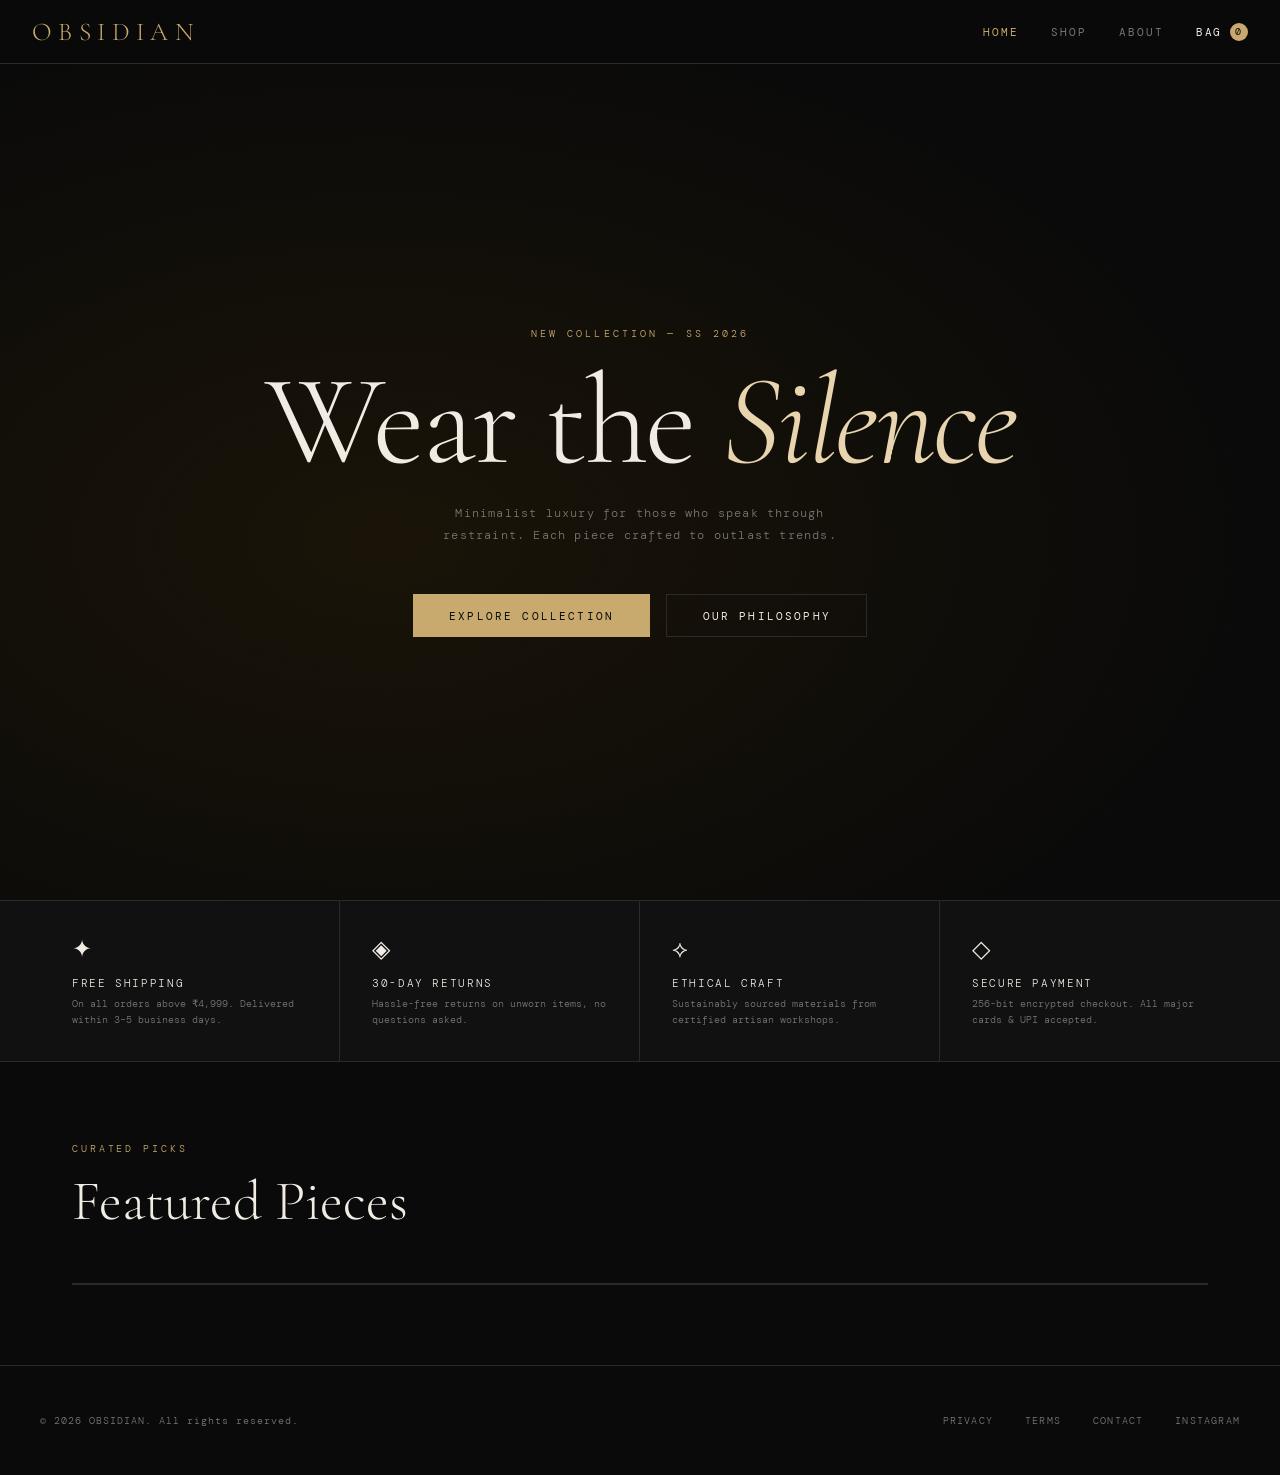
==== index.html @ e2663fb7 "Create index.html" ====
<!DOCTYPE html>
<html lang="en">
<head>
<meta charset="UTF-8">
<meta name="viewport" content="width=device-width, initial-scale=1.0">
<title>OBSIDIAN — Premium Store</title>
<link href="https://fonts.googleapis.com/css2?family=Cormorant+Garamond:ital,wght@0,300;0,400;0,600;1,300&family=DM+Mono:wght@300;400&display=swap" rel="stylesheet">
<style>
  :root {
    --bg: #0a0a0a;
    --surface: #111111;
    --surface2: #1a1a1a;
    --border: #2a2a2a;
    --text: #f0ece4;
    --muted: #7a7672;
    --accent: #c8a96e;
    --accent2: #e8d5b0;
    --danger: #c0392b;
    --success: #27ae60;
  }
 
  * { margin: 0; padding: 0; box-sizing: border-box; }
 
  html { scroll-behavior: smooth; }
 
  body {
    background: var(--bg);
    color: var(--text);
    font-family: 'DM Mono', monospace;
    font-weight: 300;
    min-height: 100vh;
    overflow-x: hidden;
  }
 
  /* ── PAGE SYSTEM ── */
  .page { display: none; min-height: 100vh; }
  .page.active { display: block; }
 
  /* ── NAV ── */
  nav {
    position: fixed; top: 0; left: 0; right: 0; z-index: 1000;
    background: rgba(10,10,10,0.92);
    backdrop-filter: blur(12px);
    border-bottom: 1px solid var(--border);
    display: flex; align-items: center; justify-content: space-between;
    padding: 0 2rem; height: 64px;
  }
  .nav-logo {
    font-family: 'Cormorant Garamond', serif;
    font-size: 1.6rem; font-weight: 300; letter-spacing: 0.25em;
    color: var(--accent); cursor: pointer; text-decoration: none;
  }
  .nav-links { display: flex; gap: 2rem; align-items: center; }
  .nav-link {
    font-size: 0.7rem; letter-spacing: 0.18em; text-transform: uppercase;
    color: var(--muted); cursor: pointer; transition: color 0.25s;
    background: none; border: none; font-family: inherit;
  }
  .nav-link:hover, .nav-link.active { color: var(--accent); }
  .cart-btn {
    display: flex; align-items: center; gap: 0.5rem;
    font-size: 0.7rem; letter-spacing: 0.15em; text-transform: uppercase;
    color: var(--text); cursor: pointer; background: none; border: none;
    font-family: inherit; transition: color 0.25s;
  }
  .cart-btn:hover { color: var(--accent); }
  .cart-count {
    background: var(--accent); color: var(--bg);
    border-radius: 50%; width: 18px; height: 18px;
    display: flex; align-items: center; justify-content: center;
    font-size: 0.6rem; font-weight: 400;
  }
 
  /* ── HERO ── */
  .hero {
    padding-top: 64px; height: 100vh;
    display: flex; align-items: center; justify-content: center;
    position: relative; overflow: hidden;
    background: radial-gradient(ellipse at 30% 60%, #1a1408 0%, #0a0a0a 70%);
  }
  .hero::before {
    content: ''; position: absolute; inset: 0;
    background: url("data:image/svg+xml,%3Csvg width='60' height='60' xmlns='http://www.w3.org/2000/svg'%3E%3Cpath d='M0 0h60v60H0z' fill='none'/%3E%3Ccircle cx='30' cy='30' r='0.5' fill='%232a2a2a'/%3E%3C/svg%3E");
    opacity: 0.4;
  }
  .hero-content { text-align: center; position: relative; z-index: 1; }
  .hero-tag {
    font-size: 0.65rem; letter-spacing: 0.3em; text-transform: uppercase;
    color: var(--accent); margin-bottom: 1.5rem;
    animation: fadeUp 0.8s ease both;
  }
  .hero-title {
    font-family: 'Cormorant Garamond', serif;
    font-size: clamp(3.5rem, 10vw, 8rem); font-weight: 300;
    line-height: 0.9; letter-spacing: -0.02em; color: var(--text);
    animation: fadeUp 0.8s 0.1s ease both;
  }
  .hero-title em { font-style: italic; color: var(--accent2); }
  .hero-sub {
    margin-top: 1.5rem; font-size: 0.75rem; color: var(--muted);
    letter-spacing: 0.1em; max-width: 400px; margin-inline: auto;
    animation: fadeUp 0.8s 0.2s ease both; line-height: 1.8;
  }
  .hero-cta {
    margin-top: 3rem; display: flex; gap: 1rem; justify-content: center;
    animation: fadeUp 0.8s 0.3s ease both;
  }
  .btn {
    padding: 0.85rem 2.2rem; font-family: inherit; font-size: 0.68rem;
    letter-spacing: 0.2em; text-transform: uppercase; cursor: pointer;
    transition: all 0.25s; border: 1px solid;
  }
  .btn-primary {
    background: var(--accent); color: var(--bg); border-color: var(--accent);
  }
  .btn-primary:hover { background: var(--accent2); border-color: var(--accent2); }
  .btn-outline {
    background: transparent; color: var(--text); border-color: var(--border);
  }
  .btn-outline:hover { border-color: var(--accent); color: var(--accent); }
 
  /* ── SECTION HEADER ── */
  .section { padding: 5rem 2rem; max-width: 1200px; margin: 0 auto; }
  .section-tag {
    font-size: 0.6rem; letter-spacing: 0.3em; text-transform: uppercase;
    color: var(--accent); margin-bottom: 0.75rem;
  }
  .section-title {
    font-family: 'Cormorant Garamond', serif;
    font-size: clamp(2rem, 5vw, 3.5rem); font-weight: 300; margin-bottom: 3rem;
    color: var(--text);
  }
 
  /* ── PRODUCT GRID ── */
  .product-grid {
    display: grid; grid-template-columns: repeat(auto-fill, minmax(260px, 1fr));
    gap: 1.5px; background: var(--border);
    border: 1px solid var(--border);
  }
  .product-card {
    background: var(--bg); cursor: pointer;
    transition: background 0.25s;
    position: relative; overflow: hidden;
  }
  .product-card:hover { background: var(--surface); }
  .product-img {
    width: 100%; aspect-ratio: 3/4; object-fit: cover;
    background: var(--surface2);
    display: flex; align-items: center; justify-content: center;
    font-size: 4rem; user-select: none;
  }
  .product-body { padding: 1.25rem; }
  .product-cat {
    font-size: 0.58rem; letter-spacing: 0.2em; text-transform: uppercase;
    color: var(--muted); margin-bottom: 0.4rem;
  }
  .product-name {
    font-family: 'Cormorant Garamond', serif;
    font-size: 1.2rem; font-weight: 300; margin-bottom: 0.75rem;
    color: var(--text); line-height: 1.2;
  }
  .product-footer { display: flex; justify-content: space-between; align-items: center; }
  .product-price { color: var(--accent); font-size: 0.85rem; }
  .add-btn {
    background: none; border: 1px solid var(--border); color: var(--muted);
    padding: 0.4rem 0.9rem; font-family: inherit; font-size: 0.6rem;
    letter-spacing: 0.12em; text-transform: uppercase; cursor: pointer;
    transition: all 0.2s;
  }
  .add-btn:hover { border-color: var(--accent); color: var(--accent); }
 
  /* ── FILTER BAR ── */
  .filter-bar {
    display: flex; gap: 0.5rem; flex-wrap: wrap; margin-bottom: 2rem;
  }
  .filter-btn {
    font-family: inherit; font-size: 0.6rem; letter-spacing: 0.15em;
    text-transform: uppercase; padding: 0.5rem 1.1rem;
    background: none; border: 1px solid var(--border); color: var(--muted);
    cursor: pointer; transition: all 0.2s;
  }
  .filter-btn:hover, .filter-btn.active {
    border-color: var(--accent); color: var(--accent);
    background: rgba(200,169,110,0.06);
  }
 
  /* ── PRODUCT DETAIL ── */
  .product-detail-wrap {
    padding-top: 64px; min-height: 100vh;
    display: grid; grid-template-columns: 1fr 1fr; gap: 0;
  }
  .pd-gallery {
    position: sticky; top: 64px; height: calc(100vh - 64px);
    background: var(--surface); display: flex; align-items: center;
    justify-content: center; font-size: 10rem;
    border-right: 1px solid var(--border);
  }
  .pd-info { padding: 4rem; overflow-y: auto; }
  .pd-breadcrumb {
    font-size: 0.6rem; letter-spacing: 0.15em; color: var(--muted);
    margin-bottom: 1.5rem; cursor: pointer; text-transform: uppercase;
  }
  .pd-breadcrumb:hover { color: var(--accent); }
  .pd-cat { font-size: 0.6rem; letter-spacing: 0.2em; text-transform: uppercase; color: var(--accent); }
  .pd-title {
    font-family: 'Cormorant Garamond', serif;
    font-size: clamp(2.5rem, 5vw, 4rem); font-weight: 300;
    line-height: 1; margin: 0.5rem 0 1rem;
  }
  .pd-price { font-size: 1.5rem; color: var(--accent); margin-bottom: 2rem; }
  .pd-desc { font-size: 0.78rem; color: var(--muted); line-height: 2; margin-bottom: 2rem; }
  .pd-options { margin-bottom: 2rem; }
  .pd-option-label { font-size: 0.6rem; letter-spacing: 0.2em; text-transform: uppercase; color: var(--muted); margin-bottom: 0.75rem; }
  .pd-option-btns { display: flex; gap: 0.5rem; flex-wrap: wrap; }
  .opt-btn {
    padding: 0.5rem 1rem; font-family: inherit; font-size: 0.7rem;
    border: 1px solid var(--border); background: none; color: var(--text);
    cursor: pointer; transition: all 0.2s;
  }
  .opt-btn:hover, .opt-btn.selected {
    border-color: var(--accent); color: var(--accent);
  }
  .pd-actions { display: flex; gap: 1rem; }
  .pd-add { flex: 1; padding: 1rem; font-family: inherit; font-size: 0.7rem; letter-spacing: 0.2em; text-transform: uppercase; background: var(--accent); color: var(--bg); border: none; cursor: pointer; transition: background 0.2s; }
  .pd-add:hover { background: var(--accent2); }
  .pd-wishlist { padding: 1rem 1.5rem; background: none; border: 1px solid var(--border); color: var(--muted); cursor: pointer; font-size: 1.2rem; transition: all 0.2s; }
  .pd-wishlist:hover { border-color: var(--accent); color: var(--accent); }
  .pd-meta { margin-top: 3rem; border-top: 1px solid var(--border); padding-top: 2rem; }
  .pd-meta-row { display: flex; justify-content: space-between; padding: 0.75rem 0; border-bottom: 1px solid var(--border); font-size: 0.7rem; }
  .pd-meta-key { color: var(--muted); text-transform: uppercase; letter-spacing: 0.15em; font-size: 0.6rem; }
 
  /* ── CART ── */
  .cart-wrap { padding-top: 64px; min-height: 100vh; }
  .cart-inner { max-width: 1100px; margin: 0 auto; padding: 3rem 2rem; display: grid; grid-template-columns: 1fr 360px; gap: 3rem; }
  .cart-title {
    font-family: 'Cormorant Garamond', serif;
    font-size: 2.5rem; font-weight: 300; margin-bottom: 2rem;
  }
  .cart-items { }
  .cart-item { display: flex; gap: 1.5rem; padding: 1.5rem 0; border-bottom: 1px solid var(--border); }
  .cart-item-img { width: 90px; height: 110px; background: var(--surface2); display: flex; align-items: center; justify-content: center; font-size: 2.5rem; flex-shrink: 0; }
  .cart-item-info { flex: 1; }
  .cart-item-name { font-family: 'Cormorant Garamond', serif; font-size: 1.3rem; margin-bottom: 0.3rem; }
  .cart-item-variant { font-size: 0.6rem; color: var(--muted); letter-spacing: 0.15em; text-transform: uppercase; margin-bottom: 0.75rem; }
  .cart-item-price { color: var(--accent); font-size: 0.85rem; }
  .cart-item-actions { display: flex; align-items: center; gap: 0.75rem; margin-top: 1rem; }
  .qty-btn { width: 28px; height: 28px; background: none; border: 1px solid var(--border); color: var(--text); cursor: pointer; font-size: 1rem; display: flex; align-items: center; justify-content: center; transition: all 0.2s; }
  .qty-btn:hover { border-color: var(--accent); color: var(--accent); }
  .qty-val { width: 30px; text-align: center; font-size: 0.85rem; }
  .remove-btn { margin-left: auto; font-family: inherit; font-size: 0.6rem; letter-spacing: 0.15em; text-transform: uppercase; color: var(--muted); background: none; border: none; cursor: pointer; transition: color 0.2s; }
  .remove-btn:hover { color: var(--danger); }
  .order-summary { background: var(--surface); border: 1px solid var(--border); padding: 2rem; height: fit-content; position: sticky; top: 80px; }
  .summary-title { font-family: 'Cormorant Garamond', serif; font-size: 1.4rem; font-weight: 300; margin-bottom: 1.5rem; }
  .summary-row { display: flex; justify-content: space-between; font-size: 0.72rem; padding: 0.7rem 0; border-bottom: 1px solid var(--border); }
  .summary-row:last-of-type { border-bottom: none; }
  .summary-label { color: var(--muted); text-transform: uppercase; letter-spacing: 0.12em; font-size: 0.6rem; }
  .summary-total { font-family: 'Cormorant Garamond', serif; font-size: 1.8rem; color: var(--accent); margin: 1rem 0; }
  .checkout-btn { width: 100%; padding: 1rem; font-family: inherit; font-size: 0.7rem; letter-spacing: 0.2em; text-transform: uppercase; background: var(--accent); color: var(--bg); border: none; cursor: pointer; transition: background 0.2s; margin-top: 1.5rem; }
  .checkout-btn:hover { background: var(--accent2); }
  .empty-cart { text-align: center; padding: 5rem 2rem; }
  .empty-cart-icon { font-size: 4rem; margin-bottom: 1rem; }
  .empty-cart-msg { font-family: 'Cormorant Garamond', serif; font-size: 2rem; font-weight: 300; margin-bottom: 0.75rem; }
  .empty-cart-sub { font-size: 0.7rem; color: var(--muted); margin-bottom: 2rem; }
 
  /* ── CHECKOUT ── */
  .checkout-wrap { padding-top: 64px; min-height: 100vh; }
  .checkout-inner { max-width: 1000px; margin: 0 auto; padding: 3rem 2rem; display: grid; grid-template-columns: 1fr 340px; gap: 3rem; }
  .checkout-title { font-family: 'Cormorant Garamond', serif; font-size: 2.5rem; font-weight: 300; margin-bottom: 2rem; }
  .form-group { margin-bottom: 1.25rem; }
  .form-label { display: block; font-size: 0.6rem; letter-spacing: 0.2em; text-transform: uppercase; color: var(--muted); margin-bottom: 0.5rem; }
  .form-input { width: 100%; background: var(--surface); border: 1px solid var(--border); color: var(--text); padding: 0.75rem 1rem; font-family: inherit; font-size: 0.78rem; transition: border-color 0.2s; outline: none; }
  .form-input:focus { border-color: var(--accent); }
  .form-row { display: grid; grid-template-columns: 1fr 1fr; gap: 1rem; }
  .form-section-title { font-family: 'Cormorant Garamond', serif; font-size: 1.3rem; font-weight: 300; margin: 2rem 0 1rem; color: var(--accent2); }
  .order-review { background: var(--surface); border: 1px solid var(--border); padding: 2rem; height: fit-content; position: sticky; top: 80px; }
  .order-review-item { display: flex; gap: 1rem; align-items: center; padding: 0.75rem 0; border-bottom: 1px solid var(--border); font-size: 0.72rem; }
  .order-review-emoji { font-size: 1.5rem; }
  .order-review-name { flex: 1; }
  .order-review-price { color: var(--accent); }
  .success-page { min-height: calc(100vh - 64px); display: flex; align-items: center; justify-content: center; flex-direction: column; text-align: center; padding: 2rem; }
  .success-icon { font-size: 5rem; margin-bottom: 1.5rem; }
  .success-title { font-family: 'Cormorant Garamond', serif; font-size: 3rem; font-weight: 300; margin-bottom: 0.75rem; }
  .success-sub { font-size: 0.75rem; color: var(--muted); max-width: 400px; line-height: 1.8; margin-bottom: 2.5rem; }
  .order-num { font-size: 0.7rem; color: var(--accent); letter-spacing: 0.25em; margin-bottom: 2rem; }
 
  /* ── FEATURES STRIP ── */
  .features { background: var(--surface); border-top: 1px solid var(--border); border-bottom: 1px solid var(--border); }
  .features-inner { max-width: 1200px; margin: 0 auto; display: grid; grid-template-columns: repeat(4, 1fr); }
  .feature-item { padding: 2rem; border-right: 1px solid var(--border); }
  .feature-item:last-child { border-right: none; }
  .feature-icon { font-size: 1.5rem; margin-bottom: 0.75rem; }
  .feature-name { font-size: 0.68rem; letter-spacing: 0.15em; text-transform: uppercase; color: var(--text); margin-bottom: 0.35rem; }
  .feature-desc { font-size: 0.62rem; color: var(--muted); line-height: 1.7; }
 
  /* ── FOOTER ── */
  footer { border-top: 1px solid var(--border); padding: 3rem 2rem; }
  .footer-inner { max-width: 1200px; margin: 0 auto; display: flex; justify-content: space-between; align-items: center; }
  .footer-copy { font-size: 0.62rem; color: var(--muted); letter-spacing: 0.1em; }
  .footer-links { display: flex; gap: 2rem; }
  .footer-link { font-size: 0.62rem; color: var(--muted); text-transform: uppercase; letter-spacing: 0.12em; cursor: pointer; transition: color 0.2s; }
  .footer-link:hover { color: var(--accent); }
 
  /* ── TOAST ── */
  .toast {
    position: fixed; bottom: 2rem; right: 2rem; z-index: 9999;
    background: var(--surface); border: 1px solid var(--accent);
    color: var(--accent); padding: 1rem 1.5rem; font-size: 0.7rem;
    letter-spacing: 0.12em; text-transform: uppercase;
    transform: translateY(100px); opacity: 0;
    transition: all 0.35s; pointer-events: none;
  }
  .toast.show { transform: translateY(0); opacity: 1; }
 
  /* ── ANIM ── */
  @keyframes fadeUp {
    from { opacity: 0; transform: translateY(24px); }
    to   { opacity: 1; transform: translateY(0); }
  }
 
  @media (max-width: 768px) {
    .product-detail-wrap { grid-template-columns: 1fr; }
    .pd-gallery { position: relative; height: 50vw; top: 0; }
    .pd-info { padding: 2rem; }
    .cart-inner, .checkout-inner { grid-template-columns: 1fr; }
    .features-inner { grid-template-columns: 1fr 1fr; }
    .nav-links { gap: 1rem; }
    .hero-cta { flex-direction: column; align-items: center; }
    .footer-inner { flex-direction: column; gap: 1rem; text-align: center; }
    .footer-links { flex-wrap: wrap; justify-content: center; }
  }
</style>
</head>
<body>
 
<!-- ── NAVIGATION ── -->
<nav>
  <span class="nav-logo" onclick="showPage('home')">OBSIDIAN</span>
  <div class="nav-links">
    <button class="nav-link active" id="nav-home" onclick="showPage('home')">Home</button>
    <button class="nav-link" id="nav-shop" onclick="showPage('shop')">Shop</button>
    <button class="nav-link" id="nav-about" onclick="showPage('about')">About</button>
    <button class="cart-btn" onclick="showPage('cart')">
      Bag <span class="cart-count" id="cart-count">0</span>
    </button>
  </div>
</nav>
 
<!-- ─────────── PAGE: HOME ─────────── -->
<div class="page active" id="page-home">
  <section class="hero">
    <div class="hero-content">
      <p class="hero-tag">New Collection — SS 2026</p>
      <h1 class="hero-title">Wear the <em>Silence</em></h1>
      <p class="hero-sub">Minimalist luxury for those who speak through restraint. Each piece crafted to outlast trends.</p>
      <div class="hero-cta">
        <button class="btn btn-primary" onclick="showPage('shop')">Explore Collection</button>
        <button class="btn btn-outline" onclick="showPage('about')">Our Philosophy</button>
      </div>
    </div>
  </section>
 
  <div class="features">
    <div class="features-inner">
      <div class="feature-item">
        <div class="feature-icon">✦</div>
        <div class="feature-name">Free Shipping</div>
        <div class="feature-desc">On all orders above ₹4,999. Delivered within 3–5 business days.</div>
      </div>
      <div class="feature-item">
        <div class="feature-icon">◈</div>
        <div class="feature-name">30-Day Returns</div>
        <div class="feature-desc">Hassle-free returns on unworn items, no questions asked.</div>
      </div>
      <div class="feature-item">
        <div class="feature-icon">⟡</div>
        <div class="feature-name">Ethical Craft</div>
        <div class="feature-desc">Sustainably sourced materials from certified artisan workshops.</div>
      </div>
      <div class="feature-item">
        <div class="feature-icon">◇</div>
        <div class="feature-name">Secure Payment</div>
        <div class="feature-desc">256-bit encrypted checkout. All major cards & UPI accepted.</div>
      </div>
    </div>
  </div>
 
  <div class="section">
    <p class="section-tag">Curated Picks</p>
    <h2 class="section-title">Featured Pieces</h2>
    <div class="product-grid" id="featured-grid"></div>
  </div>
 
  <footer>
    <div class="footer-inner">
      <span class="footer-copy">© 2026 OBSIDIAN. All rights reserved.</span>
      <div class="footer-links">
        <span class="footer-link">Privacy</span>
        <span class="footer-link">Terms</span>
        <span class="footer-link">Contact</span>
        <span class="footer-link">Instagram</span>
      </div>
    </div>
  </footer>
</div>
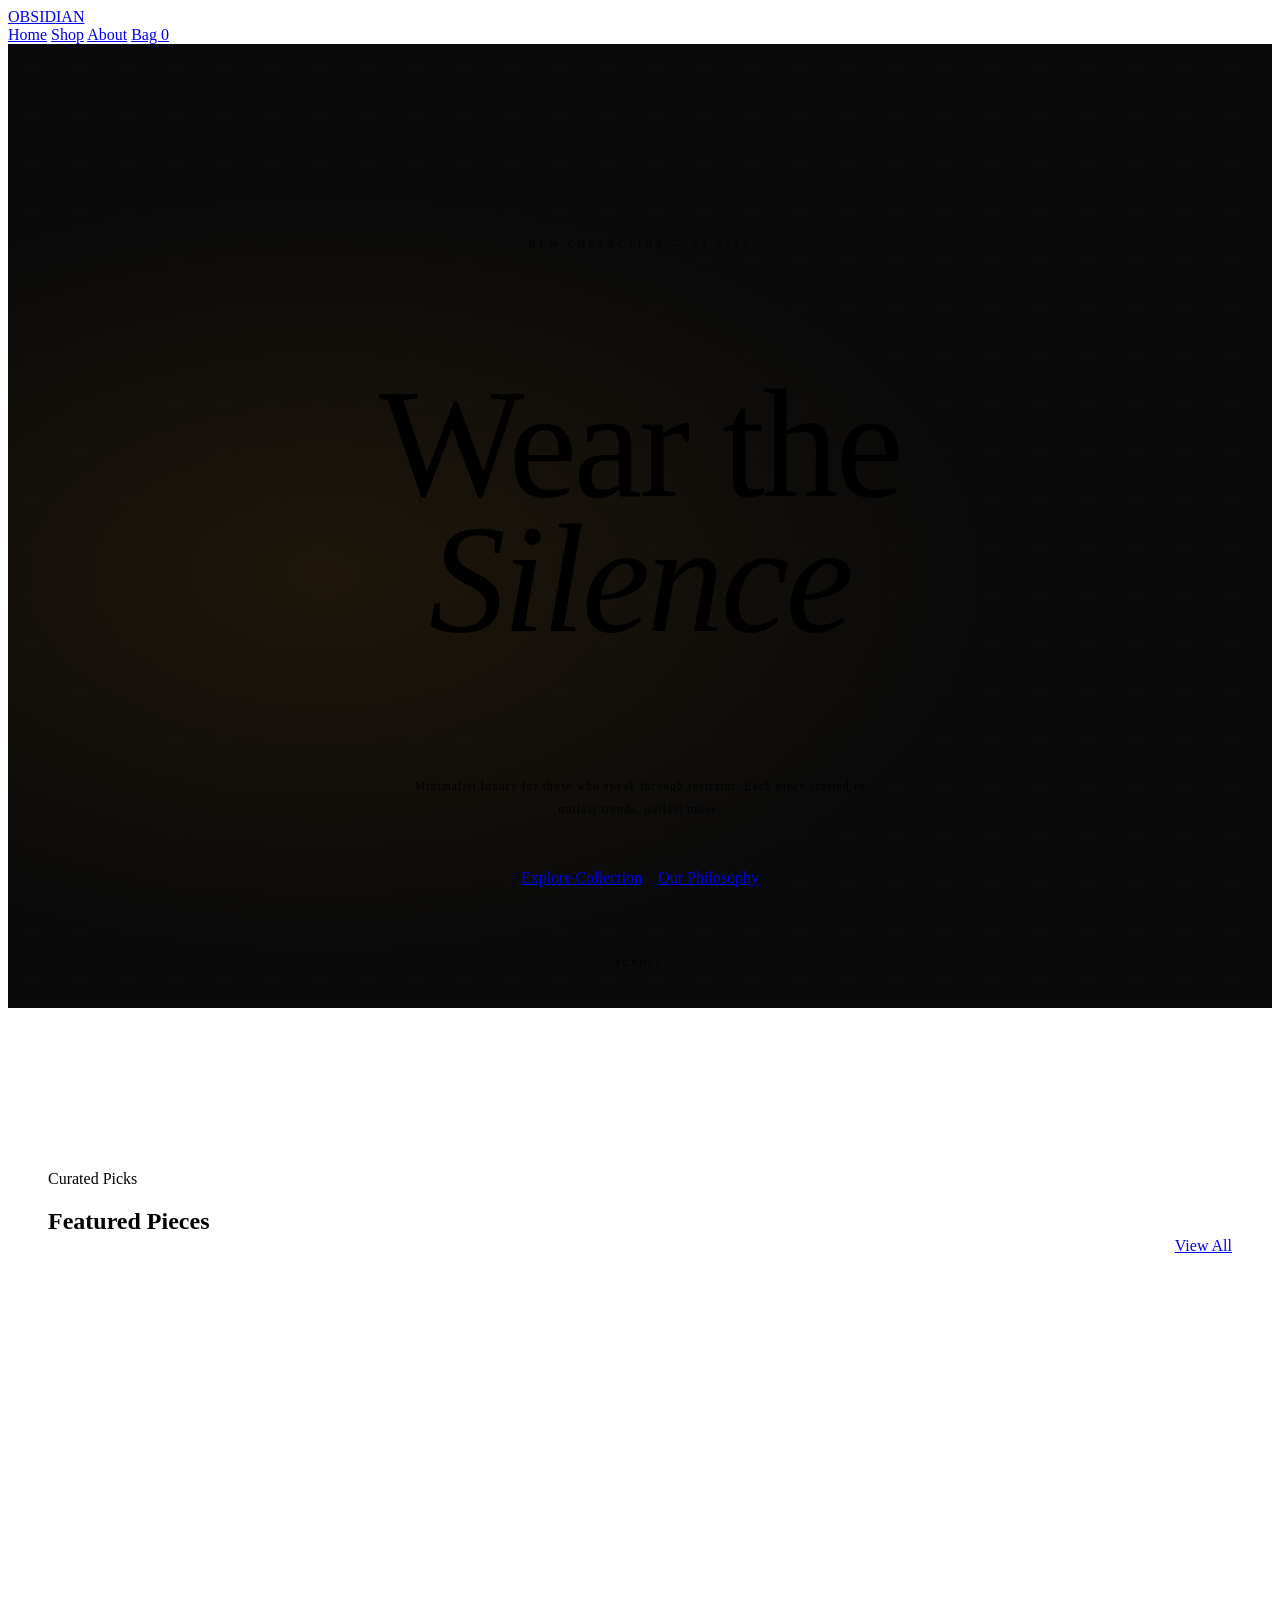
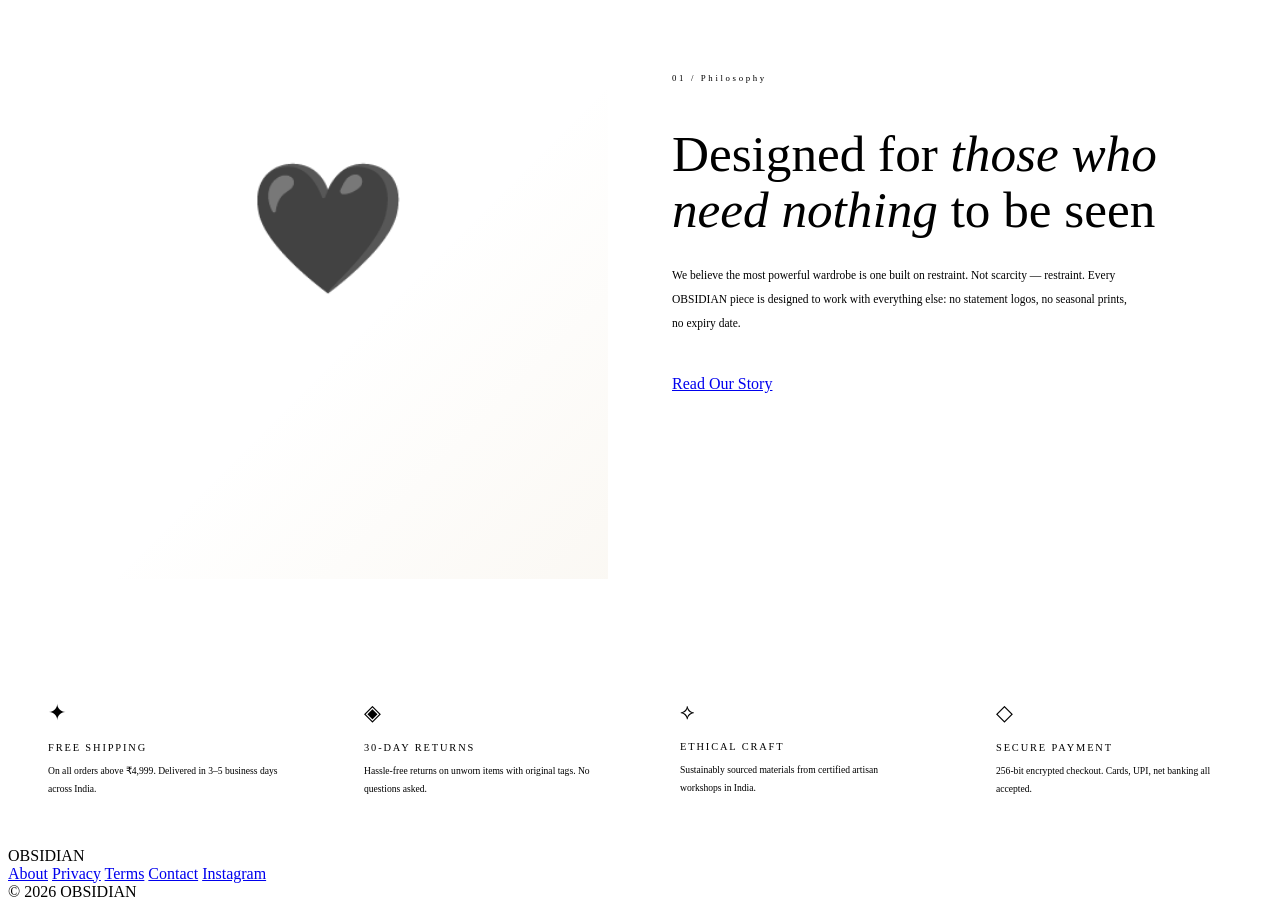
==== commit 27a40219: "Update index.html" ====
--- a/index.html
+++ b/index.html
@@ -3,402 +3,247 @@
 <head>
 <meta charset="UTF-8">
 <meta name="viewport" content="width=device-width, initial-scale=1.0">
-<title>OBSIDIAN — Premium Store</title>
-<link href="https://fonts.googleapis.com/css2?family=Cormorant+Garamond:ital,wght@0,300;0,400;0,600;1,300&family=DM+Mono:wght@300;400&display=swap" rel="stylesheet">
+<title>OBSIDIAN — Home</title>
+<link rel="stylesheet" href="shared.css">
 <style>
-  :root {
-    --bg: #0a0a0a;
-    --surface: #111111;
-    --surface2: #1a1a1a;
-    --border: #2a2a2a;
-    --text: #f0ece4;
-    --muted: #7a7672;
-    --accent: #c8a96e;
-    --accent2: #e8d5b0;
-    --danger: #c0392b;
-    --success: #27ae60;
-  }
- 
-  * { margin: 0; padding: 0; box-sizing: border-box; }
- 
-  html { scroll-behavior: smooth; }
- 
-  body {
-    background: var(--bg);
-    color: var(--text);
-    font-family: 'DM Mono', monospace;
-    font-weight: 300;
-    min-height: 100vh;
-    overflow-x: hidden;
-  }
- 
-  /* ── PAGE SYSTEM ── */
-  .page { display: none; min-height: 100vh; }
-  .page.active { display: block; }
- 
-  /* ── NAV ── */
-  nav {
-    position: fixed; top: 0; left: 0; right: 0; z-index: 1000;
-    background: rgba(10,10,10,0.92);
-    backdrop-filter: blur(12px);
-    border-bottom: 1px solid var(--border);
-    display: flex; align-items: center; justify-content: space-between;
-    padding: 0 2rem; height: 64px;
-  }
-  .nav-logo {
-    font-family: 'Cormorant Garamond', serif;
-    font-size: 1.6rem; font-weight: 300; letter-spacing: 0.25em;
-    color: var(--accent); cursor: pointer; text-decoration: none;
-  }
-  .nav-links { display: flex; gap: 2rem; align-items: center; }
-  .nav-link {
-    font-size: 0.7rem; letter-spacing: 0.18em; text-transform: uppercase;
-    color: var(--muted); cursor: pointer; transition: color 0.25s;
-    background: none; border: none; font-family: inherit;
-  }
-  .nav-link:hover, .nav-link.active { color: var(--accent); }
-  .cart-btn {
-    display: flex; align-items: center; gap: 0.5rem;
-    font-size: 0.7rem; letter-spacing: 0.15em; text-transform: uppercase;
-    color: var(--text); cursor: pointer; background: none; border: none;
-    font-family: inherit; transition: color 0.25s;
-  }
-  .cart-btn:hover { color: var(--accent); }
-  .cart-count {
-    background: var(--accent); color: var(--bg);
-    border-radius: 50%; width: 18px; height: 18px;
-    display: flex; align-items: center; justify-content: center;
-    font-size: 0.6rem; font-weight: 400;
-  }
- 
-  /* ── HERO ── */
-  .hero {
-    padding-top: 64px; height: 100vh;
-    display: flex; align-items: center; justify-content: center;
-    position: relative; overflow: hidden;
-    background: radial-gradient(ellipse at 30% 60%, #1a1408 0%, #0a0a0a 70%);
-  }
-  .hero::before {
-    content: ''; position: absolute; inset: 0;
-    background: url("data:image/svg+xml,%3Csvg width='60' height='60' xmlns='http://www.w3.org/2000/svg'%3E%3Cpath d='M0 0h60v60H0z' fill='none'/%3E%3Ccircle cx='30' cy='30' r='0.5' fill='%232a2a2a'/%3E%3C/svg%3E");
-    opacity: 0.4;
-  }
-  .hero-content { text-align: center; position: relative; z-index: 1; }
-  .hero-tag {
-    font-size: 0.65rem; letter-spacing: 0.3em; text-transform: uppercase;
-    color: var(--accent); margin-bottom: 1.5rem;
-    animation: fadeUp 0.8s ease both;
-  }
-  .hero-title {
-    font-family: 'Cormorant Garamond', serif;
-    font-size: clamp(3.5rem, 10vw, 8rem); font-weight: 300;
-    line-height: 0.9; letter-spacing: -0.02em; color: var(--text);
-    animation: fadeUp 0.8s 0.1s ease both;
-  }
-  .hero-title em { font-style: italic; color: var(--accent2); }
-  .hero-sub {
-    margin-top: 1.5rem; font-size: 0.75rem; color: var(--muted);
-    letter-spacing: 0.1em; max-width: 400px; margin-inline: auto;
-    animation: fadeUp 0.8s 0.2s ease both; line-height: 1.8;
-  }
-  .hero-cta {
-    margin-top: 3rem; display: flex; gap: 1rem; justify-content: center;
-    animation: fadeUp 0.8s 0.3s ease both;
-  }
-  .btn {
-    padding: 0.85rem 2.2rem; font-family: inherit; font-size: 0.68rem;
-    letter-spacing: 0.2em; text-transform: uppercase; cursor: pointer;
-    transition: all 0.25s; border: 1px solid;
-  }
-  .btn-primary {
-    background: var(--accent); color: var(--bg); border-color: var(--accent);
-  }
-  .btn-primary:hover { background: var(--accent2); border-color: var(--accent2); }
-  .btn-outline {
-    background: transparent; color: var(--text); border-color: var(--border);
-  }
-  .btn-outline:hover { border-color: var(--accent); color: var(--accent); }
- 
-  /* ── SECTION HEADER ── */
-  .section { padding: 5rem 2rem; max-width: 1200px; margin: 0 auto; }
-  .section-tag {
-    font-size: 0.6rem; letter-spacing: 0.3em; text-transform: uppercase;
-    color: var(--accent); margin-bottom: 0.75rem;
-  }
-  .section-title {
-    font-family: 'Cormorant Garamond', serif;
-    font-size: clamp(2rem, 5vw, 3.5rem); font-weight: 300; margin-bottom: 3rem;
-    color: var(--text);
-  }
- 
-  /* ── PRODUCT GRID ── */
-  .product-grid {
-    display: grid; grid-template-columns: repeat(auto-fill, minmax(260px, 1fr));
-    gap: 1.5px; background: var(--border);
-    border: 1px solid var(--border);
-  }
-  .product-card {
-    background: var(--bg); cursor: pointer;
-    transition: background 0.25s;
-    position: relative; overflow: hidden;
-  }
-  .product-card:hover { background: var(--surface); }
-  .product-img {
-    width: 100%; aspect-ratio: 3/4; object-fit: cover;
-    background: var(--surface2);
-    display: flex; align-items: center; justify-content: center;
-    font-size: 4rem; user-select: none;
-  }
-  .product-body { padding: 1.25rem; }
-  .product-cat {
-    font-size: 0.58rem; letter-spacing: 0.2em; text-transform: uppercase;
-    color: var(--muted); margin-bottom: 0.4rem;
-  }
-  .product-name {
-    font-family: 'Cormorant Garamond', serif;
-    font-size: 1.2rem; font-weight: 300; margin-bottom: 0.75rem;
-    color: var(--text); line-height: 1.2;
-  }
-  .product-footer { display: flex; justify-content: space-between; align-items: center; }
-  .product-price { color: var(--accent); font-size: 0.85rem; }
-  .add-btn {
-    background: none; border: 1px solid var(--border); color: var(--muted);
-    padding: 0.4rem 0.9rem; font-family: inherit; font-size: 0.6rem;
-    letter-spacing: 0.12em; text-transform: uppercase; cursor: pointer;
-    transition: all 0.2s;
-  }
-  .add-btn:hover { border-color: var(--accent); color: var(--accent); }
- 
-  /* ── FILTER BAR ── */
-  .filter-bar {
-    display: flex; gap: 0.5rem; flex-wrap: wrap; margin-bottom: 2rem;
-  }
-  .filter-btn {
-    font-family: inherit; font-size: 0.6rem; letter-spacing: 0.15em;
-    text-transform: uppercase; padding: 0.5rem 1.1rem;
-    background: none; border: 1px solid var(--border); color: var(--muted);
-    cursor: pointer; transition: all 0.2s;
-  }
-  .filter-btn:hover, .filter-btn.active {
-    border-color: var(--accent); color: var(--accent);
-    background: rgba(200,169,110,0.06);
-  }
- 
-  /* ── PRODUCT DETAIL ── */
-  .product-detail-wrap {
-    padding-top: 64px; min-height: 100vh;
-    display: grid; grid-template-columns: 1fr 1fr; gap: 0;
-  }
-  .pd-gallery {
-    position: sticky; top: 64px; height: calc(100vh - 64px);
-    background: var(--surface); display: flex; align-items: center;
-    justify-content: center; font-size: 10rem;
-    border-right: 1px solid var(--border);
-  }
-  .pd-info { padding: 4rem; overflow-y: auto; }
-  .pd-breadcrumb {
-    font-size: 0.6rem; letter-spacing: 0.15em; color: var(--muted);
-    margin-bottom: 1.5rem; cursor: pointer; text-transform: uppercase;
-  }
-  .pd-breadcrumb:hover { color: var(--accent); }
-  .pd-cat { font-size: 0.6rem; letter-spacing: 0.2em; text-transform: uppercase; color: var(--accent); }
-  .pd-title {
-    font-family: 'Cormorant Garamond', serif;
-    font-size: clamp(2.5rem, 5vw, 4rem); font-weight: 300;
-    line-height: 1; margin: 0.5rem 0 1rem;
-  }
-  .pd-price { font-size: 1.5rem; color: var(--accent); margin-bottom: 2rem; }
-  .pd-desc { font-size: 0.78rem; color: var(--muted); line-height: 2; margin-bottom: 2rem; }
-  .pd-options { margin-bottom: 2rem; }
-  .pd-option-label { font-size: 0.6rem; letter-spacing: 0.2em; text-transform: uppercase; color: var(--muted); margin-bottom: 0.75rem; }
-  .pd-option-btns { display: flex; gap: 0.5rem; flex-wrap: wrap; }
-  .opt-btn {
-    padding: 0.5rem 1rem; font-family: inherit; font-size: 0.7rem;
-    border: 1px solid var(--border); background: none; color: var(--text);
-    cursor: pointer; transition: all 0.2s;
-  }
-  .opt-btn:hover, .opt-btn.selected {
-    border-color: var(--accent); color: var(--accent);
-  }
-  .pd-actions { display: flex; gap: 1rem; }
-  .pd-add { flex: 1; padding: 1rem; font-family: inherit; font-size: 0.7rem; letter-spacing: 0.2em; text-transform: uppercase; background: var(--accent); color: var(--bg); border: none; cursor: pointer; transition: background 0.2s; }
-  .pd-add:hover { background: var(--accent2); }
-  .pd-wishlist { padding: 1rem 1.5rem; background: none; border: 1px solid var(--border); color: var(--muted); cursor: pointer; font-size: 1.2rem; transition: all 0.2s; }
-  .pd-wishlist:hover { border-color: var(--accent); color: var(--accent); }
-  .pd-meta { margin-top: 3rem; border-top: 1px solid var(--border); padding-top: 2rem; }
-  .pd-meta-row { display: flex; justify-content: space-between; padding: 0.75rem 0; border-bottom: 1px solid var(--border); font-size: 0.7rem; }
-  .pd-meta-key { color: var(--muted); text-transform: uppercase; letter-spacing: 0.15em; font-size: 0.6rem; }
- 
-  /* ── CART ── */
-  .cart-wrap { padding-top: 64px; min-height: 100vh; }
-  .cart-inner { max-width: 1100px; margin: 0 auto; padding: 3rem 2rem; display: grid; grid-template-columns: 1fr 360px; gap: 3rem; }
-  .cart-title {
-    font-family: 'Cormorant Garamond', serif;
-    font-size: 2.5rem; font-weight: 300; margin-bottom: 2rem;
-  }
-  .cart-items { }
-  .cart-item { display: flex; gap: 1.5rem; padding: 1.5rem 0; border-bottom: 1px solid var(--border); }
-  .cart-item-img { width: 90px; height: 110px; background: var(--surface2); display: flex; align-items: center; justify-content: center; font-size: 2.5rem; flex-shrink: 0; }
-  .cart-item-info { flex: 1; }
-  .cart-item-name { font-family: 'Cormorant Garamond', serif; font-size: 1.3rem; margin-bottom: 0.3rem; }
-  .cart-item-variant { font-size: 0.6rem; color: var(--muted); letter-spacing: 0.15em; text-transform: uppercase; margin-bottom: 0.75rem; }
-  .cart-item-price { color: var(--accent); font-size: 0.85rem; }
-  .cart-item-actions { display: flex; align-items: center; gap: 0.75rem; margin-top: 1rem; }
-  .qty-btn { width: 28px; height: 28px; background: none; border: 1px solid var(--border); color: var(--text); cursor: pointer; font-size: 1rem; display: flex; align-items: center; justify-content: center; transition: all 0.2s; }
-  .qty-btn:hover { border-color: var(--accent); color: var(--accent); }
-  .qty-val { width: 30px; text-align: center; font-size: 0.85rem; }
-  .remove-btn { margin-left: auto; font-family: inherit; font-size: 0.6rem; letter-spacing: 0.15em; text-transform: uppercase; color: var(--muted); background: none; border: none; cursor: pointer; transition: color 0.2s; }
-  .remove-btn:hover { color: var(--danger); }
-  .order-summary { background: var(--surface); border: 1px solid var(--border); padding: 2rem; height: fit-content; position: sticky; top: 80px; }
-  .summary-title { font-family: 'Cormorant Garamond', serif; font-size: 1.4rem; font-weight: 300; margin-bottom: 1.5rem; }
-  .summary-row { display: flex; justify-content: space-between; font-size: 0.72rem; padding: 0.7rem 0; border-bottom: 1px solid var(--border); }
-  .summary-row:last-of-type { border-bottom: none; }
-  .summary-label { color: var(--muted); text-transform: uppercase; letter-spacing: 0.12em; font-size: 0.6rem; }
-  .summary-total { font-family: 'Cormorant Garamond', serif; font-size: 1.8rem; color: var(--accent); margin: 1rem 0; }
-  .checkout-btn { width: 100%; padding: 1rem; font-family: inherit; font-size: 0.7rem; letter-spacing: 0.2em; text-transform: uppercase; background: var(--accent); color: var(--bg); border: none; cursor: pointer; transition: background 0.2s; margin-top: 1.5rem; }
-  .checkout-btn:hover { background: var(--accent2); }
-  .empty-cart { text-align: center; padding: 5rem 2rem; }
-  .empty-cart-icon { font-size: 4rem; margin-bottom: 1rem; }
-  .empty-cart-msg { font-family: 'Cormorant Garamond', serif; font-size: 2rem; font-weight: 300; margin-bottom: 0.75rem; }
-  .empty-cart-sub { font-size: 0.7rem; color: var(--muted); margin-bottom: 2rem; }
- 
-  /* ── CHECKOUT ── */
-  .checkout-wrap { padding-top: 64px; min-height: 100vh; }
-  .checkout-inner { max-width: 1000px; margin: 0 auto; padding: 3rem 2rem; display: grid; grid-template-columns: 1fr 340px; gap: 3rem; }
-  .checkout-title { font-family: 'Cormorant Garamond', serif; font-size: 2.5rem; font-weight: 300; margin-bottom: 2rem; }
-  .form-group { margin-bottom: 1.25rem; }
-  .form-label { display: block; font-size: 0.6rem; letter-spacing: 0.2em; text-transform: uppercase; color: var(--muted); margin-bottom: 0.5rem; }
-  .form-input { width: 100%; background: var(--surface); border: 1px solid var(--border); color: var(--text); padding: 0.75rem 1rem; font-family: inherit; font-size: 0.78rem; transition: border-color 0.2s; outline: none; }
-  .form-input:focus { border-color: var(--accent); }
-  .form-row { display: grid; grid-template-columns: 1fr 1fr; gap: 1rem; }
-  .form-section-title { font-family: 'Cormorant Garamond', serif; font-size: 1.3rem; font-weight: 300; margin: 2rem 0 1rem; color: var(--accent2); }
-  .order-review { background: var(--surface); border: 1px solid var(--border); padding: 2rem; height: fit-content; position: sticky; top: 80px; }
-  .order-review-item { display: flex; gap: 1rem; align-items: center; padding: 0.75rem 0; border-bottom: 1px solid var(--border); font-size: 0.72rem; }
-  .order-review-emoji { font-size: 1.5rem; }
-  .order-review-name { flex: 1; }
-  .order-review-price { color: var(--accent); }
-  .success-page { min-height: calc(100vh - 64px); display: flex; align-items: center; justify-content: center; flex-direction: column; text-align: center; padding: 2rem; }
-  .success-icon { font-size: 5rem; margin-bottom: 1.5rem; }
-  .success-title { font-family: 'Cormorant Garamond', serif; font-size: 3rem; font-weight: 300; margin-bottom: 0.75rem; }
-  .success-sub { font-size: 0.75rem; color: var(--muted); max-width: 400px; line-height: 1.8; margin-bottom: 2.5rem; }
-  .order-num { font-size: 0.7rem; color: var(--accent); letter-spacing: 0.25em; margin-bottom: 2rem; }
- 
-  /* ── FEATURES STRIP ── */
-  .features { background: var(--surface); border-top: 1px solid var(--border); border-bottom: 1px solid var(--border); }
-  .features-inner { max-width: 1200px; margin: 0 auto; display: grid; grid-template-columns: repeat(4, 1fr); }
-  .feature-item { padding: 2rem; border-right: 1px solid var(--border); }
-  .feature-item:last-child { border-right: none; }
-  .feature-icon { font-size: 1.5rem; margin-bottom: 0.75rem; }
-  .feature-name { font-size: 0.68rem; letter-spacing: 0.15em; text-transform: uppercase; color: var(--text); margin-bottom: 0.35rem; }
-  .feature-desc { font-size: 0.62rem; color: var(--muted); line-height: 1.7; }
- 
-  /* ── FOOTER ── */
-  footer { border-top: 1px solid var(--border); padding: 3rem 2rem; }
-  .footer-inner { max-width: 1200px; margin: 0 auto; display: flex; justify-content: space-between; align-items: center; }
-  .footer-copy { font-size: 0.62rem; color: var(--muted); letter-spacing: 0.1em; }
-  .footer-links { display: flex; gap: 2rem; }
-  .footer-link { font-size: 0.62rem; color: var(--muted); text-transform: uppercase; letter-spacing: 0.12em; cursor: pointer; transition: color 0.2s; }
-  .footer-link:hover { color: var(--accent); }
- 
-  /* ── TOAST ── */
-  .toast {
-    position: fixed; bottom: 2rem; right: 2rem; z-index: 9999;
-    background: var(--surface); border: 1px solid var(--accent);
-    color: var(--accent); padding: 1rem 1.5rem; font-size: 0.7rem;
-    letter-spacing: 0.12em; text-transform: uppercase;
-    transform: translateY(100px); opacity: 0;
-    transition: all 0.35s; pointer-events: none;
-  }
-  .toast.show { transform: translateY(0); opacity: 1; }
- 
-  /* ── ANIM ── */
-  @keyframes fadeUp {
-    from { opacity: 0; transform: translateY(24px); }
-    to   { opacity: 1; transform: translateY(0); }
-  }
- 
-  @media (max-width: 768px) {
-    .product-detail-wrap { grid-template-columns: 1fr; }
-    .pd-gallery { position: relative; height: 50vw; top: 0; }
-    .pd-info { padding: 2rem; }
-    .cart-inner, .checkout-inner { grid-template-columns: 1fr; }
-    .features-inner { grid-template-columns: 1fr 1fr; }
-    .nav-links { gap: 1rem; }
-    .hero-cta { flex-direction: column; align-items: center; }
-    .footer-inner { flex-direction: column; gap: 1rem; text-align: center; }
-    .footer-links { flex-wrap: wrap; justify-content: center; }
-  }
+/* ── HERO ── */
+.hero {
+  padding-top: 64px; height: 100vh;
+  display: flex; align-items: center; justify-content: center;
+  position: relative; overflow: hidden;
+  background: radial-gradient(ellipse 80% 60% at 25% 55%, #1e160a 0%, #0a0a0a 65%);
+}
+.hero::before {
+  content: ''; position: absolute; inset: 0; pointer-events: none;
+  background-image: radial-gradient(circle, #2a2a2a 1px, transparent 1px);
+  background-size: 48px 48px; opacity: 0.3;
+}
+.hero::after {
+  content: ''; position: absolute; bottom: 0; left: 0; right: 0; height: 180px;
+  background: linear-gradient(to top, var(--bg), transparent);
+}
+.hero-content { text-align: center; position: relative; z-index: 1; padding: 0 1.5rem; }
+.hero-eyebrow {
+  font-size: 0.6rem; letter-spacing: 0.4em; text-transform: uppercase;
+  color: var(--accent); margin-bottom: 2rem; display: flex; align-items: center;
+  justify-content: center; gap: 1rem;
+}
+.hero-eyebrow::before, .hero-eyebrow::after {
+  content: ''; display: block; width: 40px; height: 1px; background: var(--accent3);
+}
+.hero-title {
+  font-family: 'Cormorant Garamond', serif;
+  font-size: clamp(4rem, 12vw, 10rem); font-weight: 300;
+  line-height: 0.88; letter-spacing: -0.02em; color: var(--text);
+}
+.hero-title em { font-style: italic; color: var(--accent2); display: block; }
+.hero-sub {
+  margin-top: 2rem; font-size: 0.72rem; color: var(--muted);
+  letter-spacing: 0.1em; max-width: 460px; margin-inline: auto;
+  line-height: 2; margin-bottom: 0;
+}
+.hero-cta {
+  margin-top: 3rem; display: flex; gap: 1rem; justify-content: center; flex-wrap: wrap;
+}
+.hero-scroll {
+  position: absolute; bottom: 2.5rem; left: 50%; transform: translateX(-50%);
+  z-index: 2; font-size: 0.55rem; letter-spacing: 0.3em; text-transform: uppercase;
+  color: var(--muted); display: flex; flex-direction: column; align-items: center; gap: 0.75rem;
+}
+.scroll-line { width: 1px; height: 40px; background: linear-gradient(to bottom, var(--accent), transparent); animation: scrollPulse 2s ease infinite; }
+@keyframes scrollPulse { 0%,100%{opacity:0.3} 50%{opacity:1} }
+
+/* ── MARQUEE ── */
+.marquee-wrap {
+  background: var(--surface); border-top: 1px solid var(--border); border-bottom: 1px solid var(--border);
+  overflow: hidden; padding: 1rem 0; white-space: nowrap;
+}
+.marquee-track { display: inline-flex; animation: marquee 22s linear infinite; }
+.marquee-item {
+  font-size: 0.58rem; letter-spacing: 0.3em; text-transform: uppercase;
+  color: var(--muted); padding: 0 2.5rem;
+}
+.marquee-item span { color: var(--accent); margin-right: 2.5rem; }
+@keyframes marquee { from{transform:translateX(0)} to{transform:translateX(-50%)} }
+
+/* ── FEATURED ── */
+.featured-section { max-width: 1280px; margin: 0 auto; padding: 6rem 2.5rem; }
+.featured-header { display: flex; justify-content: space-between; align-items: flex-end; margin-bottom: 3rem; flex-wrap: wrap; gap: 1rem; }
+
+/* ── EDITORIAL STRIP ── */
+.editorial {
+  background: var(--surface);
+  border-top: 1px solid var(--border); border-bottom: 1px solid var(--border);
+  padding: 5rem 2.5rem;
+}
+.editorial-inner { max-width: 1280px; margin: 0 auto; display: grid; grid-template-columns: 1fr 1fr; gap: 4rem; align-items: center; }
+.editorial-visual {
+  aspect-ratio: 4/5; background: var(--surface2);
+  display: flex; align-items: center; justify-content: center;
+  font-size: 8rem; border: 1px solid var(--border);
+  position: relative; overflow: hidden;
+}
+.editorial-visual::after {
+  content: ''; position: absolute; inset: 0;
+  background: linear-gradient(135deg, transparent 60%, rgba(200,169,110,0.08));
+}
+.editorial-text { padding: 2rem 0; }
+.editorial-num { font-size: 0.55rem; letter-spacing: 0.3em; color: var(--accent3); margin-bottom: 1.5rem; }
+.editorial-heading {
+  font-family: 'Cormorant Garamond', serif;
+  font-size: clamp(2.2rem, 4vw, 3.5rem); font-weight: 300; line-height: 1.1;
+  margin-bottom: 1.5rem; color: var(--text);
+}
+.editorial-heading em { font-style: italic; color: var(--accent2); }
+.editorial-body { font-size: 0.72rem; color: var(--muted); line-height: 2.1; margin-bottom: 2.5rem; max-width: 460px; }
+
+/* ── FEATURES ── */
+.features { border-top: 1px solid var(--border); }
+.features-inner { max-width: 1280px; margin: 0 auto; display: grid; grid-template-columns: repeat(4, 1fr); }
+.feature-item { padding: 2.5rem; border-right: 1px solid var(--border); transition: background 0.25s; }
+.feature-item:last-child { border-right: none; }
+.feature-item:hover { background: var(--surface); }
+.feature-icon { font-size: 1.4rem; margin-bottom: 1rem; }
+.feature-name { font-size: 0.65rem; letter-spacing: 0.18em; text-transform: uppercase; color: var(--text); margin-bottom: 0.5rem; }
+.feature-desc { font-size: 0.6rem; color: var(--muted); line-height: 1.8; }
+
+@media (max-width: 900px) {
+  .editorial-inner { grid-template-columns: 1fr; }
+  .features-inner { grid-template-columns: 1fr 1fr; }
+  .feature-item { border-bottom: 1px solid var(--border); }
+  .feature-item:nth-child(2n) { border-right: none; }
+}
+@media (max-width: 600px) {
+  .features-inner { grid-template-columns: 1fr; }
+  .feature-item { border-right: none; }
+}
 </style>
 </head>
 <body>
- 
-<!-- ── NAVIGATION ── -->
+
 <nav>
-  <span class="nav-logo" onclick="showPage('home')">OBSIDIAN</span>
+  <a href="index.html" class="nav-logo">OBSIDIAN</a>
   <div class="nav-links">
-    <button class="nav-link active" id="nav-home" onclick="showPage('home')">Home</button>
-    <button class="nav-link" id="nav-shop" onclick="showPage('shop')">Shop</button>
-    <button class="nav-link" id="nav-about" onclick="showPage('about')">About</button>
-    <button class="cart-btn" onclick="showPage('cart')">
-      Bag <span class="cart-count" id="cart-count">0</span>
-    </button>
+    <a href="index.html" class="nav-link active">Home</a>
+    <a href="shop.html" class="nav-link">Shop</a>
+    <a href="about.html" class="nav-link">About</a>
+    <a href="cart.html" class="nav-cart">Bag <span class="cart-badge" id="cart-count">0</span></a>
   </div>
 </nav>
- 
-<!-- ─────────── PAGE: HOME ─────────── -->
-<div class="page active" id="page-home">
-  <section class="hero">
-    <div class="hero-content">
-      <p class="hero-tag">New Collection — SS 2026</p>
-      <h1 class="hero-title">Wear the <em>Silence</em></h1>
-      <p class="hero-sub">Minimalist luxury for those who speak through restraint. Each piece crafted to outlast trends.</p>
-      <div class="hero-cta">
-        <button class="btn btn-primary" onclick="showPage('shop')">Explore Collection</button>
-        <button class="btn btn-outline" onclick="showPage('about')">Our Philosophy</button>
+
+<section class="hero">
+  <div class="hero-content">
+    <p class="hero-eyebrow fade-up">New Collection — SS 2026</p>
+    <h1 class="hero-title fade-up-1">Wear the <em>Silence</em></h1>
+    <p class="hero-sub fade-up-2">Minimalist luxury for those who speak through restraint. Each piece crafted to outlast trends, outlast noise.</p>
+    <div class="hero-cta fade-up-3">
+      <a href="shop.html" class="btn btn-primary">Explore Collection</a>
+      <a href="about.html" class="btn btn-outline">Our Philosophy</a>
+    </div>
+  </div>
+  <div class="hero-scroll">
+    <div class="scroll-line"></div>
+    Scroll
+  </div>
+</section>
+
+<div class="marquee-wrap">
+  <div class="marquee-track" id="marquee-track"></div>
+</div>
+
+<section class="featured-section">
+  <div class="featured-header">
+    <div>
+      <p class="section-tag">Curated Picks</p>
+      <h2 class="section-title">Featured Pieces</h2>
+    </div>
+    <a href="shop.html" class="btn btn-ghost">View All</a>
+  </div>
+  <div class="product-grid" id="featured-grid"></div>
+</section>
+
+<section class="editorial">
+  <div class="editorial-inner">
+    <div class="editorial-visual">🖤</div>
+    <div class="editorial-text">
+      <p class="editorial-num">01 / Philosophy</p>
+      <h2 class="editorial-heading">Designed for <em>those who need nothing</em> to be seen</h2>
+      <p class="editorial-body">
+        We believe the most powerful wardrobe is one built on restraint. Not scarcity — restraint.
+        Every OBSIDIAN piece is designed to work with everything else: no statement logos, no seasonal prints, no expiry date.
+      </p>
+      <a href="about.html" class="btn btn-outline">Read Our Story</a>
+    </div>
+  </div>
+</section>
+
+<div class="features">
+  <div class="features-inner">
+    <div class="feature-item">
+      <div class="feature-icon">✦</div>
+      <p class="feature-name">Free Shipping</p>
+      <p class="feature-desc">On all orders above ₹4,999. Delivered in 3–5 business days across India.</p>
+    </div>
+    <div class="feature-item">
+      <div class="feature-icon">◈</div>
+      <p class="feature-name">30-Day Returns</p>
+      <p class="feature-desc">Hassle-free returns on unworn items with original tags. No questions asked.</p>
+    </div>
+    <div class="feature-item">
+      <div class="feature-icon">⟡</div>
+      <p class="feature-name">Ethical Craft</p>
+      <p class="feature-desc">Sustainably sourced materials from certified artisan workshops in India.</p>
+    </div>
+    <div class="feature-item">
+      <div class="feature-icon">◇</div>
+      <p class="feature-name">Secure Payment</p>
+      <p class="feature-desc">256-bit encrypted checkout. Cards, UPI, net banking all accepted.</p>
+    </div>
+  </div>
+</div>
+
+<footer>
+  <div class="footer-inner">
+    <span class="footer-logo">OBSIDIAN</span>
+    <div class="footer-links">
+      <a href="about.html" class="footer-link">About</a>
+      <a href="#" class="footer-link">Privacy</a>
+      <a href="#" class="footer-link">Terms</a>
+      <a href="#" class="footer-link">Contact</a>
+      <a href="#" class="footer-link">Instagram</a>
+    </div>
+    <span class="footer-copy">© 2026 OBSIDIAN</span>
+  </div>
+</footer>
+
+<div class="toast" id="toast"></div>
+
+<script src="shared.js"></script>
+<script>
+updateNavCount();
+
+/* Marquee */
+const items = ['New Collection SS 2026','Free Shipping Over ₹4,999','Ethically Crafted','30-Day Returns','Organic & Recycled Materials','Limited Runs — Never Repeated'];
+const track = document.getElementById('marquee-track');
+const repeated = [...items, ...items, ...items, ...items];
+track.innerHTML = repeated.map(t => `<span class="marquee-item"><span>✦</span>${t}</span>`).join('');
+
+/* Featured Grid */
+const fg = document.getElementById('featured-grid');
+PRODUCTS.filter(p => p.featured).forEach(p => {
+  fg.innerHTML += `
+    <a class="product-card" href="product.html?id=${p.id}">
+      <div class="product-img">${p.emoji}</div>
+      <div class="product-body">
+        <p class="product-cat">${p.cat}</p>
+        <h3 class="product-name">${p.name}</h3>
+        <div class="product-footer">
+          <span class="product-price">₹${p.price.toLocaleString('en-IN')}</span>
+          <button class="add-btn" onclick="event.preventDefault();event.stopPropagation();addToCart(${p.id},'${p.sizes[0]}','${p.colors[0]}');updateNavCount();showToast('Added to bag ✦')">+ Add</button>
+        </div>
       </div>
-    </div>
-  </section>
- 
-  <div class="features">
-    <div class="features-inner">
-      <div class="feature-item">
-        <div class="feature-icon">✦</div>
-        <div class="feature-name">Free Shipping</div>
-        <div class="feature-desc">On all orders above ₹4,999. Delivered within 3–5 business days.</div>
-      </div>
-      <div class="feature-item">
-        <div class="feature-icon">◈</div>
-        <div class="feature-name">30-Day Returns</div>
-        <div class="feature-desc">Hassle-free returns on unworn items, no questions asked.</div>
-      </div>
-      <div class="feature-item">
-        <div class="feature-icon">⟡</div>
-        <div class="feature-name">Ethical Craft</div>
-        <div class="feature-desc">Sustainably sourced materials from certified artisan workshops.</div>
-      </div>
-      <div class="feature-item">
-        <div class="feature-icon">◇</div>
-        <div class="feature-name">Secure Payment</div>
-        <div class="feature-desc">256-bit encrypted checkout. All major cards & UPI accepted.</div>
-      </div>
-    </div>
-  </div>
- 
-  <div class="section">
-    <p class="section-tag">Curated Picks</p>
-    <h2 class="section-title">Featured Pieces</h2>
-    <div class="product-grid" id="featured-grid"></div>
-  </div>
- 
-  <footer>
-    <div class="footer-inner">
-      <span class="footer-copy">© 2026 OBSIDIAN. All rights reserved.</span>
-      <div class="footer-links">
-        <span class="footer-link">Privacy</span>
-        <span class="footer-link">Terms</span>
-        <span class="footer-link">Contact</span>
-        <span class="footer-link">Instagram</span>
-      </div>
-    </div>
-  </footer>
-</div>
+    </a>`;
+});
+</script>
+</body>
+</html>
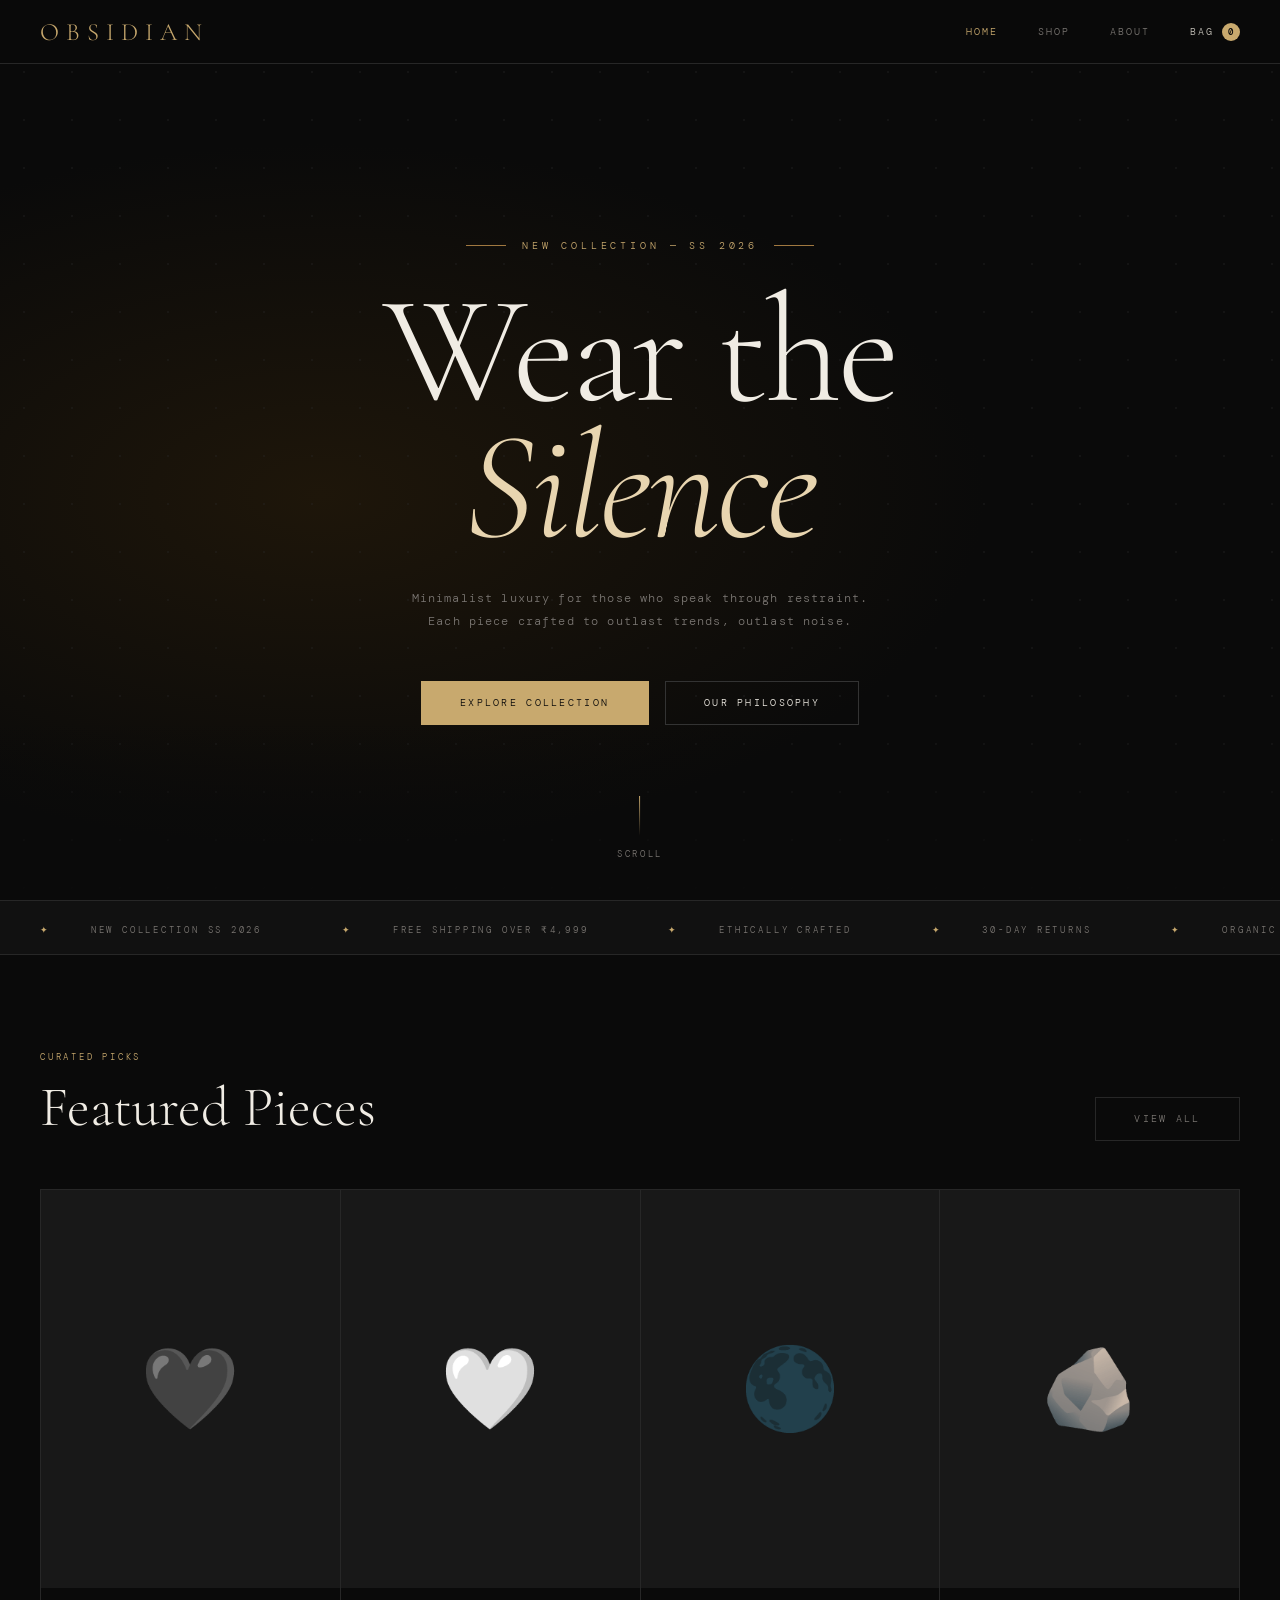
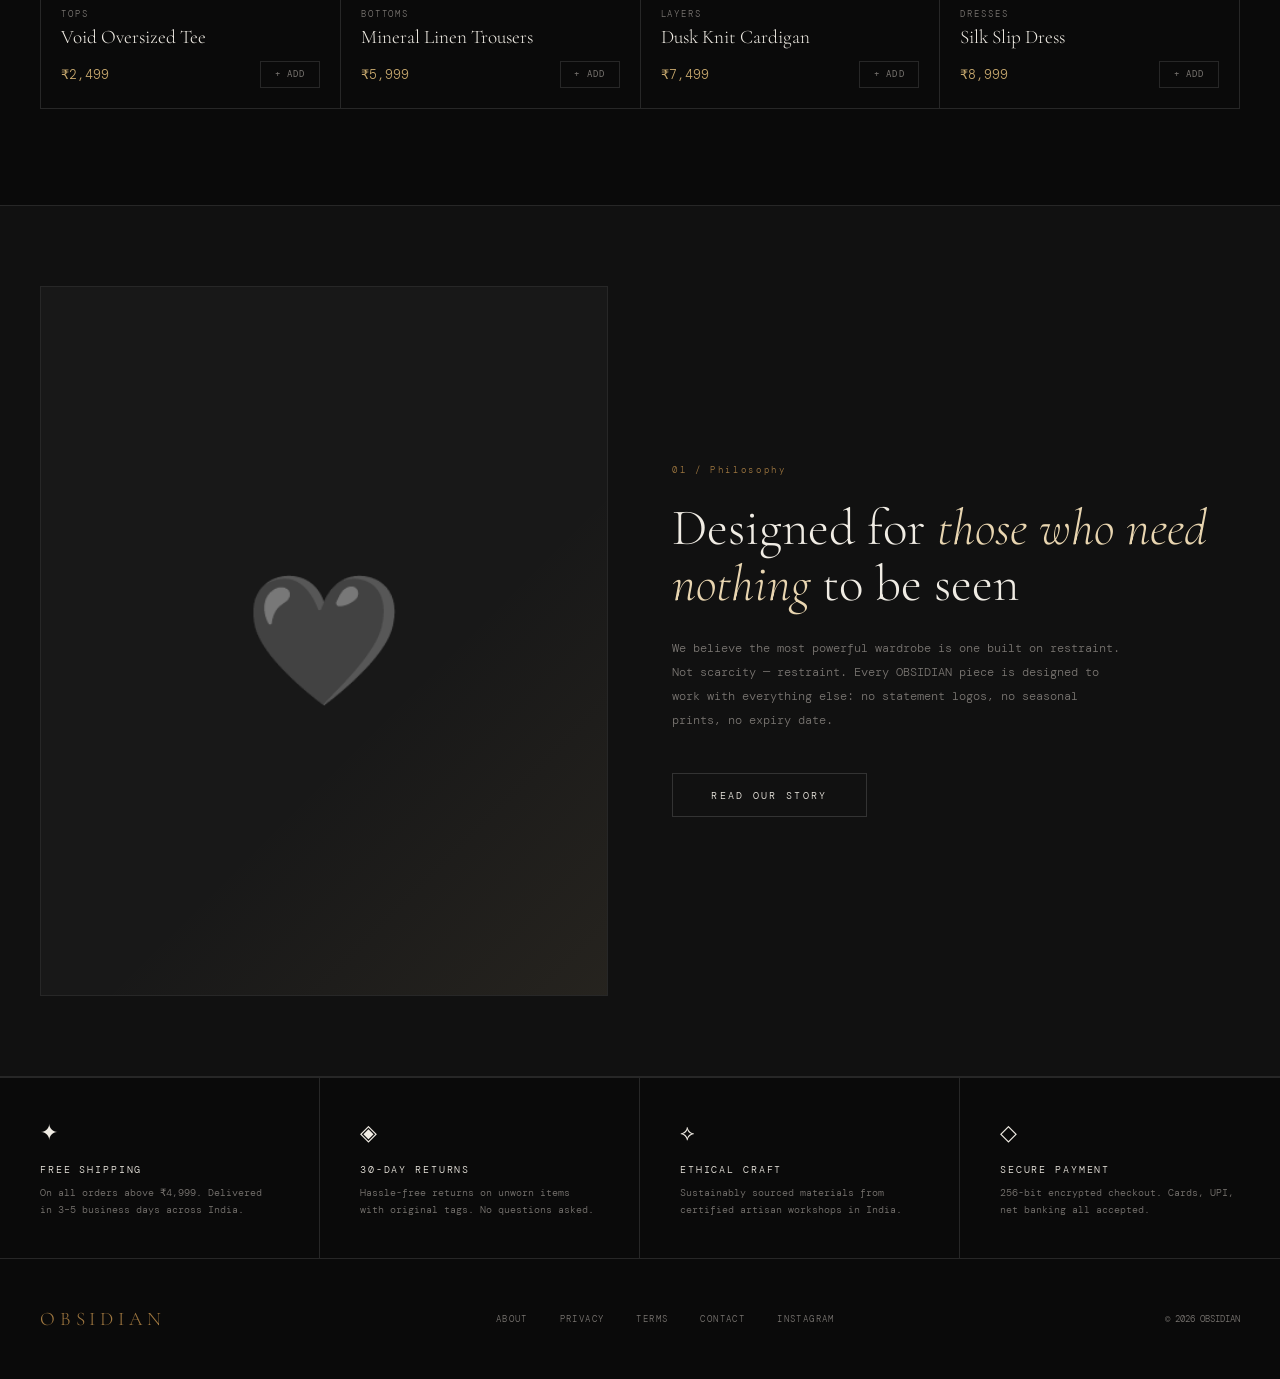
==== commit ad898ca6: "Update index.html" ====
--- a/index.html
+++ b/index.html
@@ -1,6 +1,13 @@
 <!DOCTYPE html>
 <html lang="en">
 <head>
+  <!-- Google Tag Manager -->
+<script>(function(w,d,s,l,i){w[l]=w[l]||[];w[l].push({'gtm.start':
+new Date().getTime(),event:'gtm.js'});var f=d.getElementsByTagName(s)[0],
+j=d.createElement(s),dl=l!='dataLayer'?'&l='+l:'';j.async=true;j.src=
+'https://www.googletagmanager.com/gtm.js?id='+i+dl;f.parentNode.insertBefore(j,f);
+})(window,document,'script','dataLayer','GTM-W7QQDSTQ');</script>
+<!-- End Google Tag Manager -->
 <meta charset="UTF-8">
 <meta name="viewport" content="width=device-width, initial-scale=1.0">
 <title>OBSIDIAN — Home</title>
--- a/shared.css
+++ b/shared.css
@@ -0,0 +1,183 @@
+/* ── OBSIDIAN SHARED STYLES ── */
+@import url('https://fonts.googleapis.com/css2?family=Cormorant+Garamond:ital,wght@0,300;0,400;0,600;1,300;1,400&family=DM+Mono:wght@300;400;500&display=swap');
+
+:root {
+  --bg: #0a0a0a;
+  --surface: #111111;
+  --surface2: #181818;
+  --surface3: #222222;
+  --border: #272727;
+  --border2: #333333;
+  --text: #f0ece4;
+  --text2: #c8c4bc;
+  --muted: #7a7672;
+  --accent: #c8a96e;
+  --accent2: #e8d5b0;
+  --accent3: #a07840;
+  --danger: #c0392b;
+  --success: #27ae60;
+}
+
+*, *::before, *::after { margin: 0; padding: 0; box-sizing: border-box; }
+html { scroll-behavior: smooth; }
+body {
+  background: var(--bg);
+  color: var(--text);
+  font-family: 'DM Mono', monospace;
+  font-weight: 300;
+  min-height: 100vh;
+  overflow-x: hidden;
+  -webkit-font-smoothing: antialiased;
+}
+
+/* ── NAV ── */
+nav {
+  position: fixed; top: 0; left: 0; right: 0; z-index: 1000;
+  background: rgba(10,10,10,0.94);
+  backdrop-filter: blur(16px);
+  border-bottom: 1px solid var(--border);
+  display: flex; align-items: center; justify-content: space-between;
+  padding: 0 2.5rem; height: 64px;
+}
+.nav-logo {
+  font-family: 'Cormorant Garamond', serif;
+  font-size: 1.55rem; font-weight: 300; letter-spacing: 0.28em;
+  color: var(--accent); text-decoration: none;
+}
+.nav-links { display: flex; gap: 2.5rem; align-items: center; }
+.nav-link {
+  font-size: 0.62rem; letter-spacing: 0.2em; text-transform: uppercase;
+  color: var(--muted); text-decoration: none; transition: color 0.25s;
+  font-family: 'DM Mono', monospace;
+}
+.nav-link:hover, .nav-link.active { color: var(--accent); }
+.nav-cart {
+  display: flex; align-items: center; gap: 0.5rem; text-decoration: none;
+  font-size: 0.62rem; letter-spacing: 0.2em; text-transform: uppercase;
+  color: var(--text2); font-family: 'DM Mono', monospace; transition: color 0.25s;
+}
+.nav-cart:hover { color: var(--accent); }
+.cart-badge {
+  background: var(--accent); color: var(--bg);
+  border-radius: 50%; width: 18px; height: 18px;
+  display: flex; align-items: center; justify-content: center;
+  font-size: 0.58rem; font-weight: 500;
+}
+
+/* ── BUTTONS ── */
+.btn {
+  display: inline-block; padding: 0.9rem 2.4rem;
+  font-family: 'DM Mono', monospace; font-size: 0.65rem;
+  letter-spacing: 0.22em; text-transform: uppercase;
+  cursor: pointer; transition: all 0.25s; border: 1px solid; text-decoration: none;
+}
+.btn-primary { background: var(--accent); color: var(--bg); border-color: var(--accent); }
+.btn-primary:hover { background: var(--accent2); border-color: var(--accent2); }
+.btn-outline { background: transparent; color: var(--text); border-color: var(--border2); }
+.btn-outline:hover { border-color: var(--accent); color: var(--accent); }
+.btn-ghost { background: transparent; color: var(--muted); border-color: var(--border); }
+.btn-ghost:hover { border-color: var(--accent); color: var(--accent); }
+
+/* ── TOAST ── */
+.toast {
+  position: fixed; bottom: 2rem; right: 2rem; z-index: 9999;
+  background: var(--surface2); border: 1px solid var(--accent);
+  color: var(--accent); padding: 0.9rem 1.5rem; font-size: 0.65rem;
+  letter-spacing: 0.15em; text-transform: uppercase;
+  transform: translateY(80px); opacity: 0;
+  transition: all 0.35s cubic-bezier(0.22,1,0.36,1); pointer-events: none;
+}
+.toast.show { transform: translateY(0); opacity: 1; }
+
+/* ── FOOTER ── */
+footer {
+  border-top: 1px solid var(--border); padding: 3rem 2.5rem;
+  margin-top: auto;
+}
+.footer-inner {
+  max-width: 1200px; margin: 0 auto;
+  display: flex; justify-content: space-between; align-items: center;
+  flex-wrap: wrap; gap: 1rem;
+}
+.footer-logo {
+  font-family: 'Cormorant Garamond', serif;
+  font-size: 1.2rem; letter-spacing: 0.25em; color: var(--accent3);
+}
+.footer-links { display: flex; gap: 2rem; flex-wrap: wrap; }
+.footer-link {
+  font-size: 0.58rem; color: var(--muted); text-transform: uppercase;
+  letter-spacing: 0.15em; cursor: pointer; transition: color 0.2s; text-decoration: none;
+}
+.footer-link:hover { color: var(--accent); }
+.footer-copy { font-size: 0.58rem; color: var(--muted); }
+
+/* ── SECTION HELPERS ── */
+.section-tag {
+  font-size: 0.58rem; letter-spacing: 0.3em; text-transform: uppercase;
+  color: var(--accent); margin-bottom: 0.6rem;
+}
+.section-title {
+  font-family: 'Cormorant Garamond', serif;
+  font-size: clamp(2rem, 5vw, 3.5rem); font-weight: 300; color: var(--text);
+}
+
+/* ── PRODUCT CARD ── */
+.product-card {
+  background: var(--bg); cursor: pointer;
+  transition: background 0.25s; position: relative; overflow: hidden;
+  text-decoration: none; display: block; color: inherit;
+}
+.product-card:hover { background: var(--surface); }
+.product-img {
+  width: 100%; aspect-ratio: 3/4; background: var(--surface2);
+  display: flex; align-items: center; justify-content: center;
+  font-size: 5rem; user-select: none; transition: transform 0.4s ease;
+}
+.product-card:hover .product-img { transform: scale(1.03); }
+.product-body { padding: 1.25rem; }
+.product-cat {
+  font-size: 0.55rem; letter-spacing: 0.22em; text-transform: uppercase;
+  color: var(--muted); margin-bottom: 0.4rem;
+}
+.product-name {
+  font-family: 'Cormorant Garamond', serif;
+  font-size: 1.2rem; font-weight: 300; margin-bottom: 0.75rem;
+  color: var(--text); line-height: 1.2;
+}
+.product-footer { display: flex; justify-content: space-between; align-items: center; }
+.product-price { color: var(--accent); font-size: 0.82rem; }
+.add-btn {
+  background: none; border: 1px solid var(--border); color: var(--muted);
+  padding: 0.38rem 0.85rem; font-family: 'DM Mono', monospace; font-size: 0.58rem;
+  letter-spacing: 0.12em; text-transform: uppercase; cursor: pointer; transition: all 0.2s;
+}
+.add-btn:hover { border-color: var(--accent); color: var(--accent); }
+
+/* ── PRODUCT GRID ── */
+.product-grid {
+  display: grid; grid-template-columns: repeat(auto-fill, minmax(260px, 1fr));
+  gap: 1px; background: var(--border); border: 1px solid var(--border);
+}
+
+/* ── ANIMATIONS ── */
+@keyframes fadeUp {
+  from { opacity: 0; transform: translateY(28px); }
+  to   { opacity: 1; transform: translateY(0); }
+}
+@keyframes fadeIn {
+  from { opacity: 0; } to { opacity: 1; }
+}
+.fade-up { animation: fadeUp 0.7s ease both; }
+.fade-up-1 { animation: fadeUp 0.7s 0.1s ease both; }
+.fade-up-2 { animation: fadeUp 0.7s 0.2s ease both; }
+.fade-up-3 { animation: fadeUp 0.7s 0.3s ease both; }
+.fade-up-4 { animation: fadeUp 0.7s 0.4s ease both; }
+
+/* ── RESPONSIVE ── */
+@media (max-width: 768px) {
+  nav { padding: 0 1.25rem; }
+  .nav-links { gap: 1.25rem; }
+  footer { padding: 2rem 1.25rem; }
+  .footer-inner { flex-direction: column; text-align: center; }
+  .footer-links { justify-content: center; }
+}
